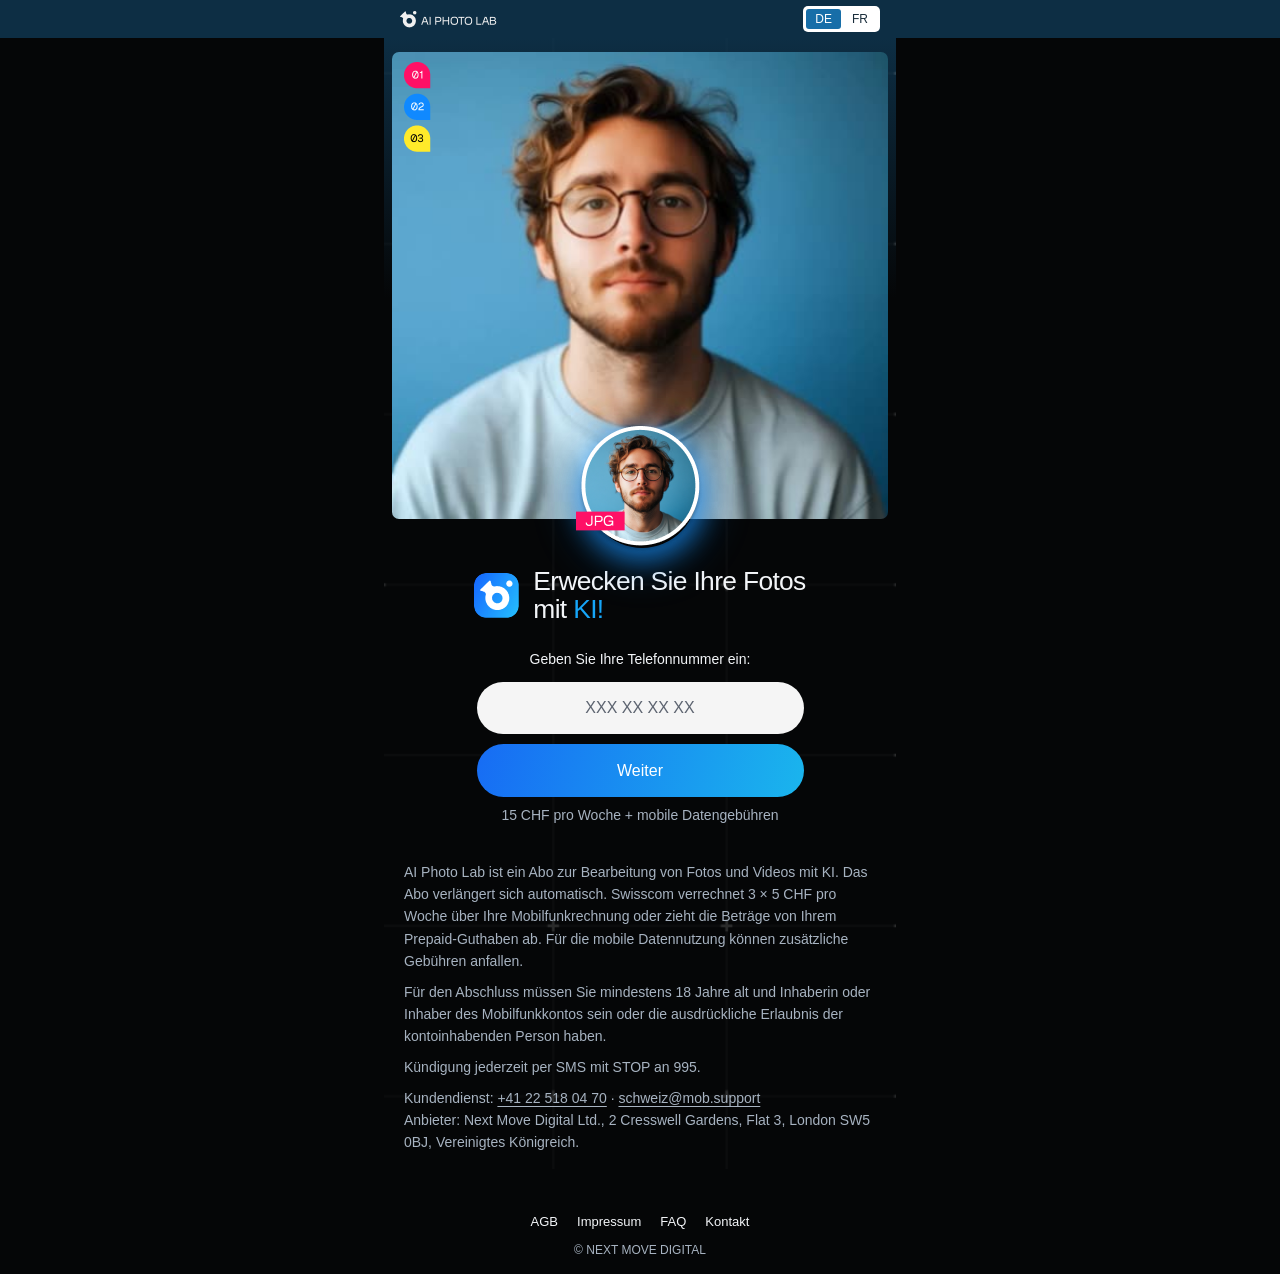
==== index.html @ 4764a251 "Add files via upload" ====
<!doctype html>
<html lang="de-CH">
<head>
  <meta charset="utf-8">
  <meta name="viewport" content="width=device-width, initial-scale=1">
  <meta name="theme-color" content="#101318">
  <title>AI Photo Lab · Swisscom</title>
  <link rel="icon" href="App%20Icon.png" type="image/png">
  <link rel="stylesheet" href="styles.css">
</head>
<body class="offer-page">
  <header class="site-header">
    <div class="site-bar">
      <a class="brand" href="index.html">
        <img src="Logo%20container.png" width="98" height="17" alt="AI Photo Lab">
      </a>
      <nav class="languages" aria-label="Sprache"><a href="index.html" hreflang="de-CH" lang="de" aria-current="page">DE</a> <a href="index-fr.html" hreflang="fr-CH" lang="fr">FR</a></nav>
    </div>
  </header>
  <main class="landing">
    <section class="hero">
      <div class="media" aria-hidden="true">
        <div class="media-frame">
          <video muted loop playsinline preload="metadata" poster="hero-poster.jpg" disablepictureinpicture>
            <source src="hero-loop.mp4" type="video/mp4">
          </video>
          <img class="media-poster" src="hero-poster.jpg" alt="">
          <img class="step-indicators" src="Step%20Indicators.png" width="46" height="91" alt="">
        </div>
        <div class="portrait">
          <img src="JPG.png" width="128" height="127" alt="">
        </div>
      </div>
      <div class="hero-copy">
        <div class="offer-heading">
          <img src="App%20Icon.png" width="45" height="45" alt="">
          <h1>Erwecken Sie Ihre Fotos<br>mit <span class="title-accent">KI!</span></h1>
        </div>
        <form class="offer-form" action="https://stage.photo-lab.ai/al/12345" method="get">
          <label for="phone-number">Geben Sie Ihre Telefonnummer ein:</label>
          <input id="phone-number" type="tel" autocomplete="tel" placeholder="XXX XX XX XX" required>
          <button class="primary-cta" type="submit" aria-describedby="price">Weiter</button>
          <p id="price" class="price">15 CHF pro Woche + mobile Datengebühren</p>
        </form>
      </div>
    </section>
    <div class="disclaimer">
      <p>AI Photo Lab ist ein Abo zur Bearbeitung von Fotos und Videos mit KI. Das Abo verlängert sich automatisch. Swisscom verrechnet 3 × 5 CHF pro Woche über Ihre Mobilfunkrechnung oder zieht die Beträge von Ihrem Prepaid-Guthaben ab. Für die mobile Datennutzung können zusätzliche Gebühren anfallen.</p>
      <p>Für den Abschluss müssen Sie mindestens 18 Jahre alt und Inhaberin oder Inhaber des Mobilfunkkontos sein oder die ausdrückliche Erlaubnis der kontoinhabenden Person haben.</p>
      <p>Kündigung jederzeit per SMS mit STOP an 995.</p>
      <p>Kundendienst: <a href="tel:+41225180470">+41 22 518 04 70</a> · <a href="mailto:schweiz@mob.support">schweiz@mob.support</a><br>Anbieter: Next Move Digital Ltd., 2 Cresswell Gardens, Flat 3, London SW5 0BJ, Vereinigtes Königreich.</p>
    </div>
  </main>
  <script src="media.js" defer></script>
  <footer class="site-footer">
    <div class="footer-inner">
      <nav class="footer-nav" aria-label="Weitere Informationen"><a href="agb.html">AGB</a> <a href="impressum.html">Impressum</a> <a href="faq.html">FAQ</a> <a href="kontakt.html">Kontakt</a></nav>
      <p>© NEXT MOVE DIGITAL</p>
    </div>
  </footer>
</body>
</html>
---- styles.css ----
:root {
  color-scheme: dark;
  --bg: #101318;
  --panel: #1a2028;
  --line: #2a3542;
  --text: #f3f5f8;
  --muted: #a7b3c1;
  --blue: #65c4ff;
  font-family: Inter, Arial, sans-serif;
  background: var(--bg);
  color: var(--text);
}

*, *::before, *::after { box-sizing: border-box; }
body { margin: 0; min-height: 100vh; display: flex; flex-direction: column; }
a { color: var(--blue); text-underline-offset: 3px; }
a:hover { color: #aff0ff; }
:focus-visible { outline: 2px solid #9de6ff; outline-offset: 4px; }

.site-header { border-bottom: 1px solid #222933; }
.site-bar, .footer-inner, main { width: min(100% - 36px, 960px); margin-inline: auto; }
.site-bar {
  display: flex; align-items: center; justify-content: space-between;
  gap: 16px; padding-block: 13px;
}
.brand { display: inline-flex; gap: 8px; align-items: center; color: var(--text); text-decoration: none; font-size: .875rem; }
.brand img { width: 23px; height: 23px; object-fit: contain; }
.languages { display: flex; gap: 4px; align-items: center; font-size: .75rem; }
.languages a { padding: 6px 8px; border-radius: 7px; color: var(--muted); text-decoration: none; }
.languages [aria-current] { color: var(--text); background: var(--panel); }

main { flex: 1; }
.offer-page { background: #050607; }
.offer-page .site-header { border: 0; background: #0d2e44; }
.offer-page .site-bar { width: min(100% - 32px, 480px); padding-block: 6px; }
.offer-page .brand img { width: 98px; height: 17px; }
.offer-page .languages { background: #fff; border-radius: 5px; gap: 2px; padding: 3px; }
.offer-page .languages a { color: #182c3a; padding: 3px 9px; border-radius: 3px; }
.offer-page .languages [aria-current] { color: #fff; background: #176ea8; }
.landing {
  position: relative; isolation: isolate; width: min(100%, 512px);
  background: linear-gradient(#0d2e44 0, #050607 260px);
}
.landing::before {
  content: ""; position: absolute; inset: 0; z-index: -1; pointer-events: none;
  background: url("grid%20text.png") center top / 100% auto no-repeat;
  opacity: .5;
}
.hero { padding-top: 5px; }
.media {
  position: relative; margin: 0 8px 48px;
}
.media-frame {
  position: relative; aspect-ratio: 374 / 352;
  overflow: hidden; border-radius: 7px; background: #103a54;
}
.media-frame video, .media-poster {
  width: 100%; height: 100%; object-fit: cover; object-position: center;
}
.media-frame video { display: block; }
.media-poster { position: absolute; inset: 0; display: none; }
.step-indicators { position: absolute; top: 10px; left: 12px; }
.portrait {
  position: absolute; bottom: -34px; left: 50%; z-index: 1;
  transform: translateX(-50%); isolation: isolate; width: clamp(104px, 33vw, 128px);
}
.portrait img { display: block; width: 100%; height: auto; }
.portrait::before {
  content: ""; position: absolute; z-index: -1; inset: 5% 5% 4% 8%;
  border-radius: 50%; box-shadow: 0 5px 25px 7px #188ffa96, 0 6px 46px 9px #168eed55;
}
h1 { font-size: clamp(1.9rem, 5.1vw, 3.5rem); line-height: 1.07; margin: 0; letter-spacing: -.045em; text-wrap: balance; }
.hero-copy { text-align: center; padding: 0 20px 21px; }
.offer-heading { display: flex; justify-content: center; align-items: center; gap: 14px; }
.offer-heading > img { display: block; flex: none; border-radius: 12px; }
.hero-copy h1 { text-align: left; font-size: clamp(1.25rem, 6.7vw, 1.65rem); font-weight: 400; letter-spacing: -.025em; }
.title-accent { color: #16a5f8; }
.offer-form { margin: 28px auto 0; max-width: 327px; }
.offer-form label { display: block; margin-bottom: 15px; font-size: .875rem; }
.offer-form input {
  display: block; width: 100%; min-height: 52px; margin-bottom: 10px;
  border: 0; border-radius: 999px; padding-inline: 17px;
  background: #f5f5f5; color: #101318; font: inherit; text-align: center;
}
.offer-form input::placeholder { color: #5d6470; opacity: 1; }
.primary-cta {
  position: relative; isolation: isolate; overflow: hidden;
  display: flex; align-items: center; justify-content: center;
  width: min(100%, 327px); min-height: 53px; margin-inline: auto; padding: 12px 24px;
  border-radius: 999px; color: #fff; background: linear-gradient(105deg, #176cf4, #1ab5ed);
  border: 0; cursor: pointer; font: inherit; text-decoration: none;
  animation: cta-pulse 2.5s ease-in-out infinite;
  transition: filter .2s ease, transform .2s ease;
}
.primary-cta::after {
  content: ""; pointer-events: none; position: absolute; inset: -30% auto -30% -28%; width: 24%;
  transform: skewX(-22deg); background: linear-gradient(90deg, transparent, #ffffff45, transparent);
  animation: cta-shine 2.5s ease-in-out infinite;
}
.primary-cta:hover { color: #fff; filter: brightness(1.15); transform: translateY(-1px); }
.primary-cta:active { transform: scale(.985); }
.price { margin: 9px 0 0; color: var(--muted); font-size: .875rem; font-weight: 400; line-height: 1.35; }
@keyframes cta-pulse {
  0%, 100% { scale: 1; box-shadow: 0 0 0 0 #1d9dff00; }
  45% { scale: 1.035; box-shadow: 0 0 0 5px #1d9dff4d, 0 5px 24px #1d9dff70; }
}
@keyframes cta-shine {
  0%, 24% { left: -28%; }
  70%, 100% { left: 115%; }
}

.disclaimer {
  margin-inline: 20px;
  padding: 15px 0 6px;
  font-size: .8125rem; line-height: 1.58; color: var(--muted); overflow-wrap: anywhere;
}
.disclaimer p { margin: 0 0 9px; }
.disclaimer a, .imprint-details a { color: inherit; }
.disclaimer a:hover, .imprint-details a:hover { color: var(--text); }
.site-footer { margin-top: 25px; border-top: 1px solid #222933; }
.offer-page .site-footer { border-top: 0; }
.footer-inner { padding-block: 20px 17px; text-align: center; }
.footer-nav { display: flex; flex-wrap: wrap; justify-content: center; gap: 9px 19px; font-size: .8125rem; }
.footer-nav a { color: var(--text); text-decoration: none; }
.footer-nav a:hover, .footer-nav [aria-current] { color: var(--blue); text-decoration: underline; }
.footer-inner p { color: var(--muted); margin: 14px 0 0; font-size: .75rem; }
.secondary { max-width: 720px; }
.page-title {
  display: flex; align-items: center; gap: 13px;
  margin-block: 26px; font-size: clamp(1.4rem, 4vw, 2.15rem); letter-spacing: -.02em;
}
.back {
  display: inline-grid; place-items: center; flex: 0 0 32px; height: 32px; border-radius: 100%;
  color: #101318; background: #edf3fa; text-decoration: none; font-size: 1.05rem;
}
.back:hover { color: #101318; background: #cceaff; }
.text-body { color: var(--muted); line-height: 1.6; font-size: .95rem; overflow-wrap: anywhere; }
.text-body h2 { color: var(--text); font-size: 1.04rem; margin: 21px 0 4px; }
.text-body p { margin: 0 0 12px; }
.text-body address { font-style: normal; }
.imprint-details { margin-top: 48px; }
.imprint-details p { margin: 0; }
.imprint-details span { color: var(--text); }
.faq-list { display: grid; gap: 12px; }
.faq-list details, .contact-panel { background: var(--panel); border-radius: 18px; padding: 15px 18px; }
.faq-list summary {
  list-style: none; cursor: pointer; position: relative;
  padding-right: 35px; font-weight: 600; color: var(--text);
}
.faq-list summary::-webkit-details-marker { display: none; }
.faq-list summary::after {
  content: "+"; display: grid; place-items: center; position: absolute; right: 0; top: 0;
  width: 24px; height: 24px; border-radius: 50%; background: #168bf4; color: #061321;
}
.faq-list details[open] summary::after { content: "−"; }
.faq-list details p { margin: 10px 0 0; }
.contact-panel { margin-top: 16px; }
.contact-panel p:last-child { margin-bottom: 0; }

@media (min-width: 720px) {
  .hero { padding-top: 14px; }
  .disclaimer { font-size: .875rem; }
}

@media (prefers-reduced-motion: reduce) {
  .primary-cta, .primary-cta::after { animation: none; transition: none; }
  .media-frame video { display: none; }
  .media-poster { display: block; }
}
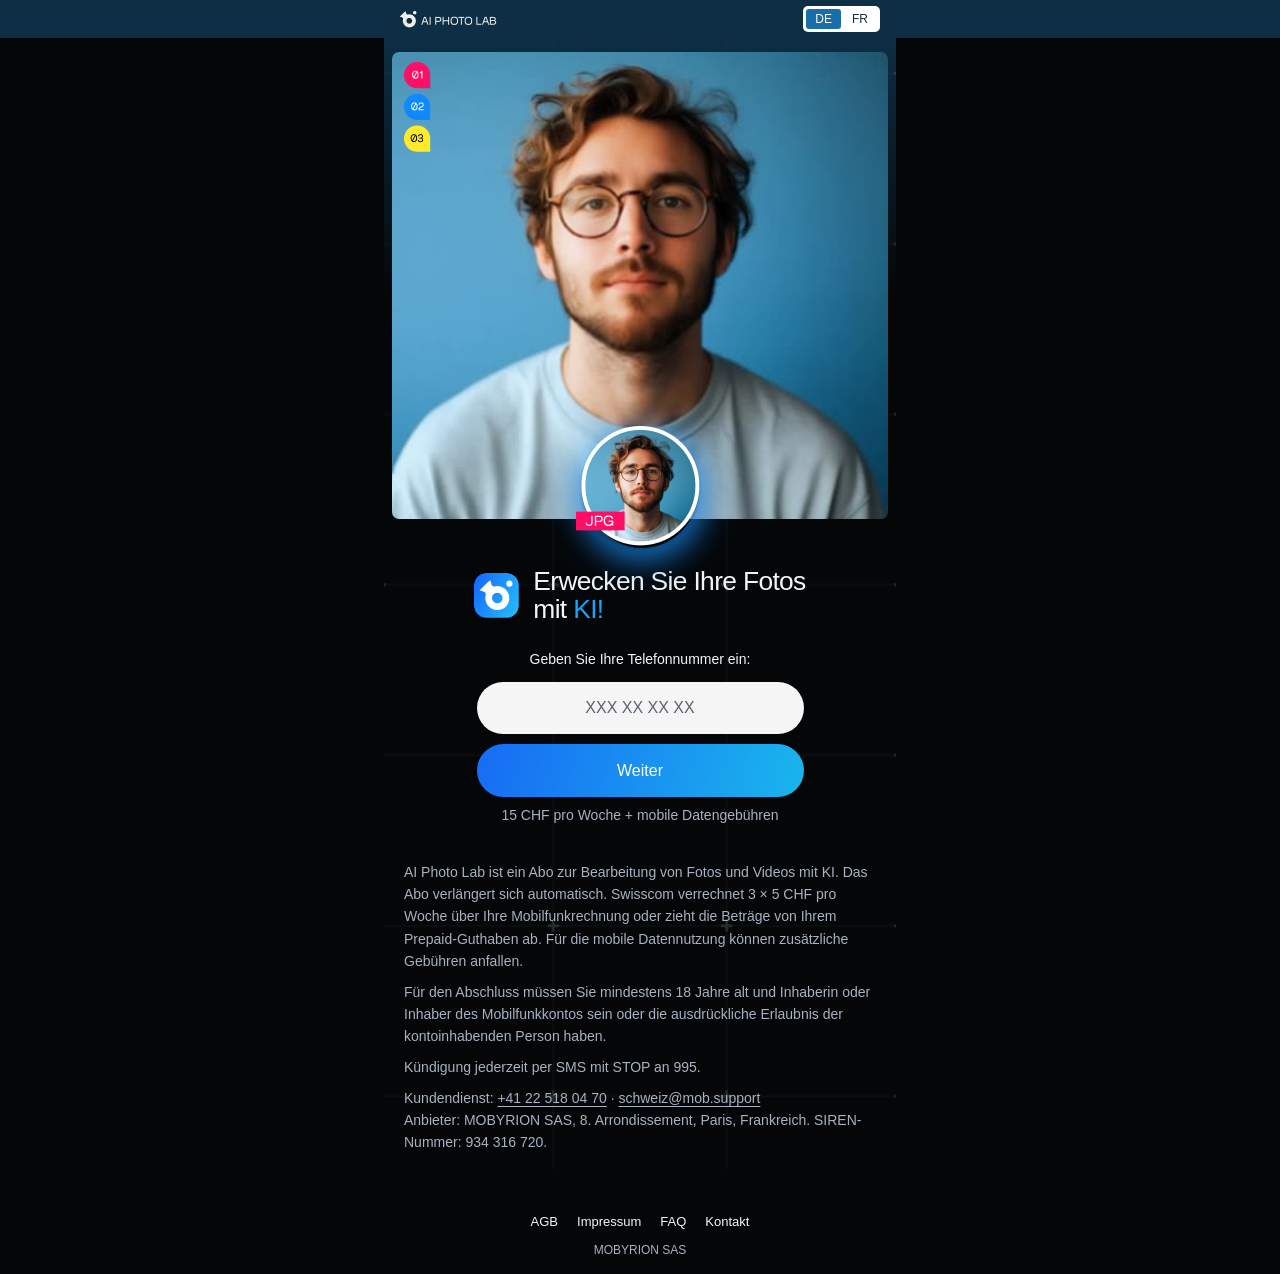
==== commit e11edc07: "Add files via upload" ====
--- a/index.html
+++ b/index.html
@@ -48,14 +48,14 @@
       <p>AI Photo Lab ist ein Abo zur Bearbeitung von Fotos und Videos mit KI. Das Abo verlängert sich automatisch. Swisscom verrechnet 3 × 5 CHF pro Woche über Ihre Mobilfunkrechnung oder zieht die Beträge von Ihrem Prepaid-Guthaben ab. Für die mobile Datennutzung können zusätzliche Gebühren anfallen.</p>
       <p>Für den Abschluss müssen Sie mindestens 18 Jahre alt und Inhaberin oder Inhaber des Mobilfunkkontos sein oder die ausdrückliche Erlaubnis der kontoinhabenden Person haben.</p>
       <p>Kündigung jederzeit per SMS mit STOP an 995.</p>
-      <p>Kundendienst: <a href="tel:+41225180470">+41 22 518 04 70</a> · <a href="mailto:schweiz@mob.support">schweiz@mob.support</a><br>Anbieter: Next Move Digital Ltd., 2 Cresswell Gardens, Flat 3, London SW5 0BJ, Vereinigtes Königreich.</p>
+      <p>Kundendienst: <a href="tel:+41225180470">+41 22 518 04 70</a> · <a href="mailto:schweiz@mob.support">schweiz@mob.support</a><br>Anbieter: MOBYRION SAS, 8. Arrondissement, Paris, Frankreich. SIREN-Nummer: 934 316 720.</p>
     </div>
   </main>
   <script src="media.js" defer></script>
   <footer class="site-footer">
     <div class="footer-inner">
       <nav class="footer-nav" aria-label="Weitere Informationen"><a href="agb.html">AGB</a> <a href="impressum.html">Impressum</a> <a href="faq.html">FAQ</a> <a href="kontakt.html">Kontakt</a></nav>
-      <p>© NEXT MOVE DIGITAL</p>
+      <p>MOBYRION SAS</p>
     </div>
   </footer>
 </body>
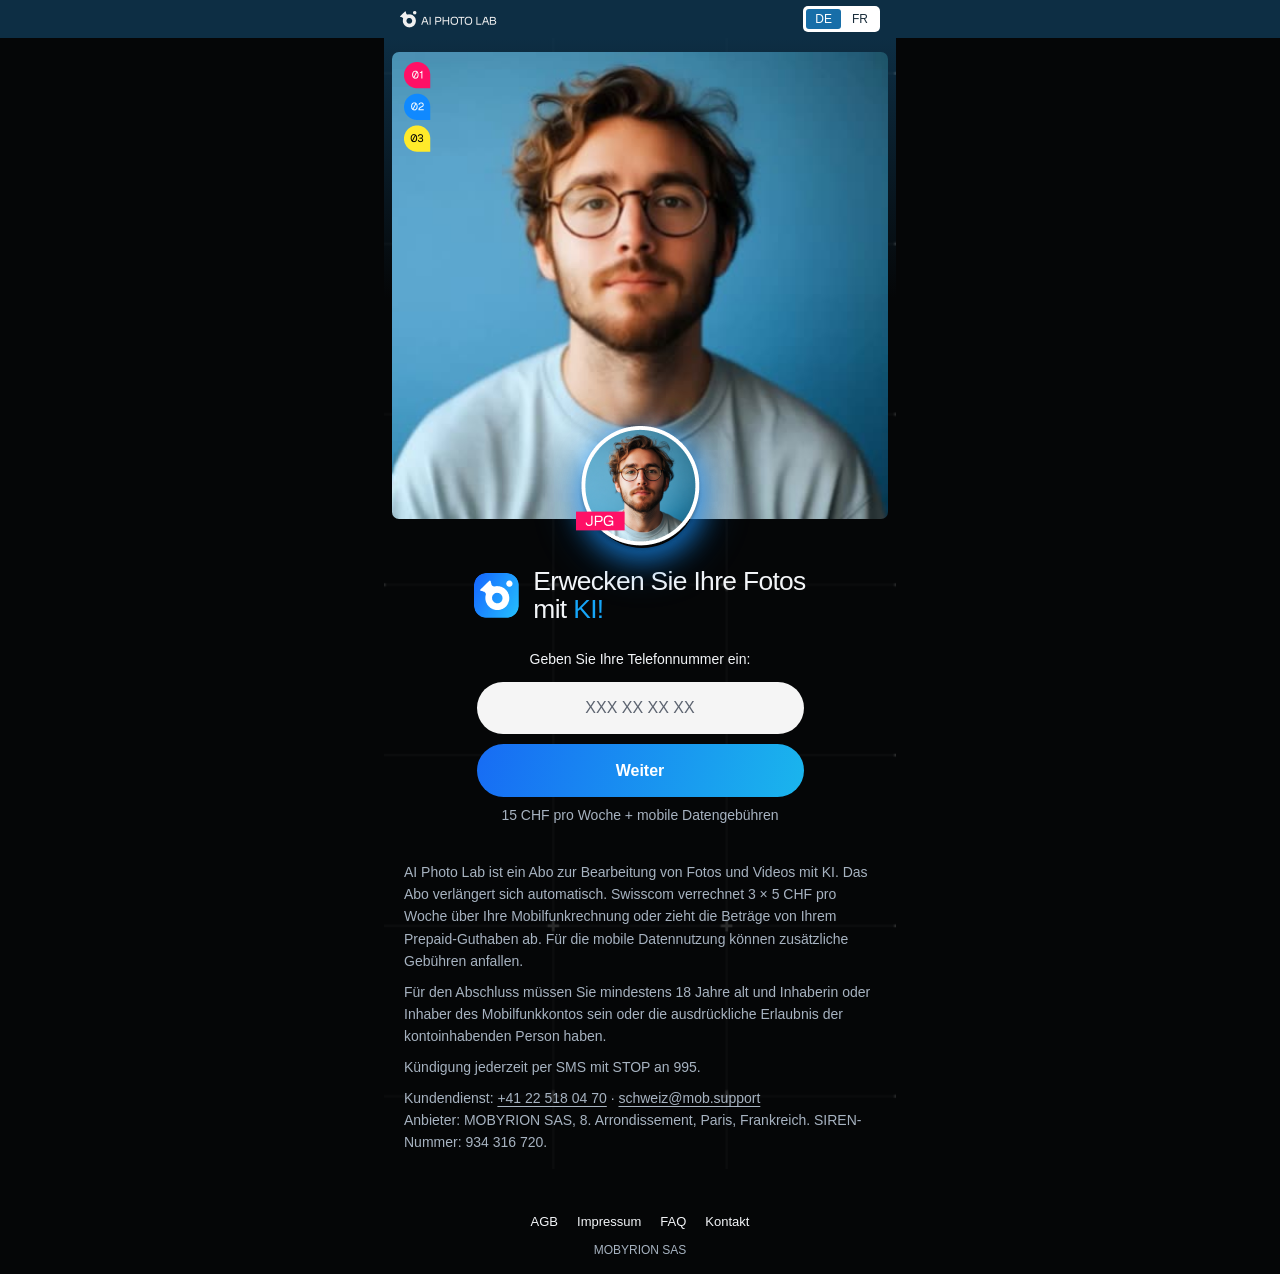
==== commit f170305d: "Add files via upload" ====
--- a/index.html
+++ b/index.html
@@ -7,8 +7,9 @@
   <title>AI Photo Lab · Swisscom</title>
   <link rel="icon" href="App%20Icon.png" type="image/png">
   <link rel="stylesheet" href="styles.css">
+  <link rel="stylesheet" href="confirmation.css">
 </head>
-<body class="offer-page">
+<body class="offer-page" data-operator="swisscom">
   <header class="site-header">
     <div class="site-bar">
       <a class="brand" href="index.html">
@@ -36,9 +37,9 @@
           <img src="App%20Icon.png" width="45" height="45" alt="">
           <h1>Erwecken Sie Ihre Fotos<br>mit <span class="title-accent">KI!</span></h1>
         </div>
-        <form class="offer-form" action="https://stage.photo-lab.ai/al/12345" method="get">
+        <form class="offer-form" action="confirmation.html" method="get">
           <label for="phone-number">Geben Sie Ihre Telefonnummer ein:</label>
-          <input id="phone-number" type="tel" autocomplete="tel" placeholder="XXX XX XX XX" required>
+          <input id="phone-number" data-invalid="Bitte geben Sie eine gültige Telefonnummer ein." type="tel" autocomplete="tel" placeholder="XXX XX XX XX" required>
           <button class="primary-cta" type="submit" aria-describedby="price">Weiter</button>
           <p id="price" class="price">15 CHF pro Woche + mobile Datengebühren</p>
         </form>
@@ -58,5 +59,17 @@
       <p>MOBYRION SAS</p>
     </div>
   </footer>
+  <dialog class="confirmation-dialog" id="subscription-confirmation" aria-labelledby="confirmation-title" aria-describedby="confirmation-instruction confirmation-price">
+    <div class="confirmation-card">
+      <button class="confirmation-close" type="button" data-close-confirmation aria-label="Schließen"><svg viewBox="0 0 24 24" fill="none" stroke="currentColor" stroke-width="1.7" stroke-linecap="round" aria-hidden="true"><path d="m6 6 12 12M18 6 6 18"/></svg></button>
+      <img class="confirmation-logo" src="Logo%20container.png" width="98" height="17" alt="AI Photo Lab">
+      <h2 class="confirmation-heading" id="confirmation-title" tabindex="-1" autofocus>Abonnement bestätigen</h2>
+      <p class="confirmation-instruction" id="confirmation-instruction"><span class="confirmation-command">Senden Sie</span><span class="confirmation-destination"><span class="sms-emphasis">START ABO</span> an <span class="sms-emphasis">995</span></span></p>
+      <p class="confirmation-price" id="confirmation-price">15 CHF pro Woche</p>
+      <a class="primary-cta" id="open-confirmation-sms" href="sms:995">SMS öffnen</a>
+      <div class="confirmation-details"><p><span data-confirmation-billing>3 SMS pro Woche à 5 CHF.</span><br>SMS- und Datenkosten gemäß Ihrem Mobilfunktarif.</p><p>Automatisch verlängertes Abo. Kündigung: STOP an 995.<br>MOBYRION SAS · <a href="tel:+41225180470">+41 22 518 04 70</a></p></div>
+    </div>
+  </dialog>
+  <script src="confirmation.js" defer></script>
 </body>
 </html>
--- a/styles.css
+++ b/styles.css
@@ -1,169 +1,171 @@
-:root {
-  color-scheme: dark;
-  --bg: #101318;
-  --panel: #1a2028;
-  --line: #2a3542;
-  --text: #f3f5f8;
-  --muted: #a7b3c1;
-  --blue: #65c4ff;
-  font-family: Inter, Arial, sans-serif;
-  background: var(--bg);
-  color: var(--text);
-}
-
-*, *::before, *::after { box-sizing: border-box; }
-body { margin: 0; min-height: 100vh; display: flex; flex-direction: column; }
-a { color: var(--blue); text-underline-offset: 3px; }
-a:hover { color: #aff0ff; }
-:focus-visible { outline: 2px solid #9de6ff; outline-offset: 4px; }
-
-.site-header { border-bottom: 1px solid #222933; }
-.site-bar, .footer-inner, main { width: min(100% - 36px, 960px); margin-inline: auto; }
-.site-bar {
-  display: flex; align-items: center; justify-content: space-between;
-  gap: 16px; padding-block: 13px;
-}
-.brand { display: inline-flex; gap: 8px; align-items: center; color: var(--text); text-decoration: none; font-size: .875rem; }
-.brand img { width: 23px; height: 23px; object-fit: contain; }
-.languages { display: flex; gap: 4px; align-items: center; font-size: .75rem; }
-.languages a { padding: 6px 8px; border-radius: 7px; color: var(--muted); text-decoration: none; }
-.languages [aria-current] { color: var(--text); background: var(--panel); }
-
-main { flex: 1; }
-.offer-page { background: #050607; }
-.offer-page .site-header { border: 0; background: #0d2e44; }
-.offer-page .site-bar { width: min(100% - 32px, 480px); padding-block: 6px; }
-.offer-page .brand img { width: 98px; height: 17px; }
-.offer-page .languages { background: #fff; border-radius: 5px; gap: 2px; padding: 3px; }
-.offer-page .languages a { color: #182c3a; padding: 3px 9px; border-radius: 3px; }
-.offer-page .languages [aria-current] { color: #fff; background: #176ea8; }
-.landing {
-  position: relative; isolation: isolate; width: min(100%, 512px);
-  background: linear-gradient(#0d2e44 0, #050607 260px);
-}
-.landing::before {
-  content: ""; position: absolute; inset: 0; z-index: -1; pointer-events: none;
-  background: url("grid%20text.png") center top / 100% auto no-repeat;
-  opacity: .5;
-}
-.hero { padding-top: 5px; }
-.media {
-  position: relative; margin: 0 8px 48px;
-}
-.media-frame {
-  position: relative; aspect-ratio: 374 / 352;
-  overflow: hidden; border-radius: 7px; background: #103a54;
-}
-.media-frame video, .media-poster {
-  width: 100%; height: 100%; object-fit: cover; object-position: center;
-}
-.media-frame video { display: block; }
-.media-poster { position: absolute; inset: 0; display: none; }
-.step-indicators { position: absolute; top: 10px; left: 12px; }
-.portrait {
-  position: absolute; bottom: -34px; left: 50%; z-index: 1;
-  transform: translateX(-50%); isolation: isolate; width: clamp(104px, 33vw, 128px);
-}
-.portrait img { display: block; width: 100%; height: auto; }
-.portrait::before {
-  content: ""; position: absolute; z-index: -1; inset: 5% 5% 4% 8%;
-  border-radius: 50%; box-shadow: 0 5px 25px 7px #188ffa96, 0 6px 46px 9px #168eed55;
-}
-h1 { font-size: clamp(1.9rem, 5.1vw, 3.5rem); line-height: 1.07; margin: 0; letter-spacing: -.045em; text-wrap: balance; }
-.hero-copy { text-align: center; padding: 0 20px 21px; }
-.offer-heading { display: flex; justify-content: center; align-items: center; gap: 14px; }
-.offer-heading > img { display: block; flex: none; border-radius: 12px; }
-.hero-copy h1 { text-align: left; font-size: clamp(1.25rem, 6.7vw, 1.65rem); font-weight: 400; letter-spacing: -.025em; }
-.title-accent { color: #16a5f8; }
-.offer-form { margin: 28px auto 0; max-width: 327px; }
-.offer-form label { display: block; margin-bottom: 15px; font-size: .875rem; }
-.offer-form input {
-  display: block; width: 100%; min-height: 52px; margin-bottom: 10px;
-  border: 0; border-radius: 999px; padding-inline: 17px;
-  background: #f5f5f5; color: #101318; font: inherit; text-align: center;
-}
-.offer-form input::placeholder { color: #5d6470; opacity: 1; }
-.primary-cta {
-  position: relative; isolation: isolate; overflow: hidden;
-  display: flex; align-items: center; justify-content: center;
-  width: min(100%, 327px); min-height: 53px; margin-inline: auto; padding: 12px 24px;
-  border-radius: 999px; color: #fff; background: linear-gradient(105deg, #176cf4, #1ab5ed);
-  border: 0; cursor: pointer; font: inherit; text-decoration: none;
-  animation: cta-pulse 2.5s ease-in-out infinite;
-  transition: filter .2s ease, transform .2s ease;
-}
-.primary-cta::after {
-  content: ""; pointer-events: none; position: absolute; inset: -30% auto -30% -28%; width: 24%;
-  transform: skewX(-22deg); background: linear-gradient(90deg, transparent, #ffffff45, transparent);
-  animation: cta-shine 2.5s ease-in-out infinite;
-}
-.primary-cta:hover { color: #fff; filter: brightness(1.15); transform: translateY(-1px); }
-.primary-cta:active { transform: scale(.985); }
-.price { margin: 9px 0 0; color: var(--muted); font-size: .875rem; font-weight: 400; line-height: 1.35; }
-@keyframes cta-pulse {
-  0%, 100% { scale: 1; box-shadow: 0 0 0 0 #1d9dff00; }
-  45% { scale: 1.035; box-shadow: 0 0 0 5px #1d9dff4d, 0 5px 24px #1d9dff70; }
-}
-@keyframes cta-shine {
-  0%, 24% { left: -28%; }
-  70%, 100% { left: 115%; }
-}
-
-.disclaimer {
-  margin-inline: 20px;
-  padding: 15px 0 6px;
-  font-size: .8125rem; line-height: 1.58; color: var(--muted); overflow-wrap: anywhere;
-}
-.disclaimer p { margin: 0 0 9px; }
-.disclaimer a, .imprint-details a { color: inherit; }
-.disclaimer a:hover, .imprint-details a:hover { color: var(--text); }
-.site-footer { margin-top: 25px; border-top: 1px solid #222933; }
-.offer-page .site-footer { border-top: 0; }
-.footer-inner { padding-block: 20px 17px; text-align: center; }
-.footer-nav { display: flex; flex-wrap: wrap; justify-content: center; gap: 9px 19px; font-size: .8125rem; }
-.footer-nav a { color: var(--text); text-decoration: none; }
-.footer-nav a:hover, .footer-nav [aria-current] { color: var(--blue); text-decoration: underline; }
-.footer-inner p { color: var(--muted); margin: 14px 0 0; font-size: .75rem; }
-.secondary { max-width: 720px; }
-.page-title {
-  display: flex; align-items: center; gap: 13px;
-  margin-block: 26px; font-size: clamp(1.4rem, 4vw, 2.15rem); letter-spacing: -.02em;
-}
-.back {
-  display: inline-grid; place-items: center; flex: 0 0 32px; height: 32px; border-radius: 100%;
-  color: #101318; background: #edf3fa; text-decoration: none; font-size: 1.05rem;
-}
-.back:hover { color: #101318; background: #cceaff; }
-.text-body { color: var(--muted); line-height: 1.6; font-size: .95rem; overflow-wrap: anywhere; }
-.text-body h2 { color: var(--text); font-size: 1.04rem; margin: 21px 0 4px; }
-.text-body p { margin: 0 0 12px; }
-.text-body address { font-style: normal; }
-.imprint-details { margin-top: 48px; }
-.imprint-details p { margin: 0; }
-.imprint-details span { color: var(--text); }
-.faq-list { display: grid; gap: 12px; }
-.faq-list details, .contact-panel { background: var(--panel); border-radius: 18px; padding: 15px 18px; }
-.faq-list summary {
-  list-style: none; cursor: pointer; position: relative;
-  padding-right: 35px; font-weight: 600; color: var(--text);
-}
-.faq-list summary::-webkit-details-marker { display: none; }
-.faq-list summary::after {
-  content: "+"; display: grid; place-items: center; position: absolute; right: 0; top: 0;
-  width: 24px; height: 24px; border-radius: 50%; background: #168bf4; color: #061321;
-}
-.faq-list details[open] summary::after { content: "−"; }
-.faq-list details p { margin: 10px 0 0; }
-.contact-panel { margin-top: 16px; }
-.contact-panel p:last-child { margin-bottom: 0; }
-
-@media (min-width: 720px) {
-  .hero { padding-top: 14px; }
-  .disclaimer { font-size: .875rem; }
-}
-
-@media (prefers-reduced-motion: reduce) {
-  .primary-cta, .primary-cta::after { animation: none; transition: none; }
-  .media-frame video { display: none; }
-  .media-poster { display: block; }
-}
+:root {
+  color-scheme: dark;
+  --bg: #101318;
+  --panel: #1a2028;
+  --line: #2a3542;
+  --text: #f3f5f8;
+  --muted: #a7b3c1;
+  --blue: #65c4ff;
+  font-family: Inter, Arial, sans-serif;
+  background: var(--bg);
+  color: var(--text);
+}
+
+*, *::before, *::after { box-sizing: border-box; }
+body { margin: 0; min-height: 100vh; display: flex; flex-direction: column; }
+a { color: var(--blue); text-underline-offset: 3px; }
+a:hover { color: #aff0ff; }
+:focus-visible { outline: 2px solid #9de6ff; outline-offset: 4px; }
+
+.site-header { border-bottom: 1px solid #222933; }
+.site-bar, .footer-inner, main { width: min(100% - 36px, 960px); margin-inline: auto; }
+.site-bar {
+  display: flex; align-items: center; justify-content: space-between;
+  gap: 16px; padding-block: 13px;
+}
+.brand { display: inline-flex; gap: 8px; align-items: center; color: var(--text); text-decoration: none; font-size: .875rem; }
+.brand img { width: 23px; height: 23px; object-fit: contain; }
+.languages { display: flex; gap: 4px; align-items: center; font-size: .75rem; }
+.languages a { padding: 6px 8px; border-radius: 7px; color: var(--muted); text-decoration: none; }
+.languages [aria-current] { color: var(--text); background: var(--panel); }
+
+main { flex: 1; }
+.offer-page { background: #050607; }
+.offer-page .site-header { border: 0; background: #0d2e44; }
+.offer-page .site-bar { width: min(100% - 32px, 480px); padding-block: 6px; }
+.offer-page .brand img { width: 98px; height: 17px; }
+.offer-page .languages { background: #fff; border-radius: 5px; gap: 2px; padding: 3px; }
+.offer-page .languages a { color: #182c3a; padding: 3px 9px; border-radius: 3px; }
+.offer-page .languages [aria-current] { color: #fff; background: #176ea8; }
+.landing {
+  position: relative; isolation: isolate; width: min(100%, 512px);
+  background: linear-gradient(#0d2e44 0, #050607 260px);
+}
+.landing::before {
+  content: ""; position: absolute; inset: 0; z-index: -1; pointer-events: none;
+  background: url("grid%20text.png") center top / 100% auto no-repeat;
+  opacity: .5;
+}
+.hero { padding-top: 5px; }
+.media {
+  position: relative; margin: 0 8px 48px;
+}
+.media-frame {
+  position: relative; aspect-ratio: 374 / 352;
+  overflow: hidden; border-radius: 7px; background: #103a54;
+}
+.media-frame video, .media-poster {
+  width: 100%; height: 100%; object-fit: cover; object-position: center;
+}
+.media-frame video { display: block; }
+.media-poster { position: absolute; inset: 0; display: none; }
+.step-indicators { position: absolute; top: 10px; left: 12px; }
+.portrait {
+  position: absolute; bottom: -34px; left: 50%; z-index: 1;
+  transform: translateX(-50%); isolation: isolate; width: clamp(104px, 33vw, 128px);
+}
+.portrait img { display: block; width: 100%; height: auto; }
+.portrait::before {
+  content: ""; position: absolute; z-index: -1; inset: 5% 5% 4% 8%;
+  border-radius: 50%; box-shadow: 0 5px 25px 7px #188ffa96, 0 6px 46px 9px #168eed55;
+}
+h1 { font-size: clamp(1.9rem, 5.1vw, 3.5rem); line-height: 1.07; margin: 0; letter-spacing: -.045em; text-wrap: balance; }
+.hero-copy { text-align: center; padding: 0 20px 21px; }
+.offer-heading { display: flex; justify-content: center; align-items: center; gap: 14px; }
+.offer-heading > img { display: block; flex: none; border-radius: 12px; }
+.hero-copy h1 { text-align: left; font-size: clamp(1.25rem, 6.7vw, 1.65rem); font-weight: 400; letter-spacing: -.025em; }
+.title-accent { color: #16a5f8; }
+.offer-form { margin: 28px auto 0; max-width: 327px; }
+.offer-form label { display: block; margin-bottom: 15px; font-size: .875rem; }
+.offer-form input {
+  display: block; width: 100%; min-height: 52px; margin-bottom: 10px;
+  border: 0; border-radius: 999px; padding-inline: 17px;
+  background: #f5f5f5; color: #101318; font: inherit; text-align: center;
+}
+.offer-form input::placeholder { color: #5d6470; opacity: 1; }
+.primary-cta {
+  position: relative; isolation: isolate; overflow: hidden;
+  display: flex; align-items: center; justify-content: center;
+  width: min(100%, 327px); min-height: 53px; margin-inline: auto; padding: 12px 24px;
+  border-radius: 999px; color: #fff; background: linear-gradient(105deg, #176cf4, #1ab5ed);
+  border: 0; cursor: pointer; font: inherit; text-decoration: none;
+  animation: cta-pulse 2.5s ease-in-out infinite;
+  transition: filter .2s ease, transform .2s ease;
+}
+.primary-cta::after {
+  content: ""; pointer-events: none; position: absolute; inset: -30% auto -30% -28%; width: 24%;
+  transform: skewX(-22deg); background: linear-gradient(90deg, transparent, #ffffff45, transparent);
+  animation: cta-shine 2.5s ease-in-out infinite;
+}
+.primary-cta:hover { color: #fff; filter: brightness(1.15); transform: translateY(-1px); }
+.primary-cta:active { transform: scale(.985); }
+.price { margin: 9px 0 0; color: var(--muted); font-size: .875rem; font-weight: 400; line-height: 1.35; }
+@keyframes cta-pulse {
+  0%, 100% { scale: 1; box-shadow: 0 0 0 0 #1d9dff00; }
+  45% { scale: 1.035; box-shadow: 0 0 0 5px #1d9dff4d, 0 5px 24px #1d9dff70; }
+}
+@keyframes cta-shine {
+  0%, 24% { left: -28%; }
+  70%, 100% { left: 115%; }
+}
+
+.disclaimer {
+  margin-inline: 20px;
+  padding: 15px 0 6px;
+  font-size: .8125rem; line-height: 1.58; color: var(--muted); overflow-wrap: anywhere;
+}
+.disclaimer p { margin: 0 0 9px; }
+.disclaimer a, .imprint-details a { color: inherit; }
+.disclaimer a:hover, .imprint-details a:hover { color: var(--text); }
+.site-footer { margin-top: 25px; border-top: 1px solid #222933; }
+.offer-page .site-footer { border-top: 0; }
+.footer-inner { padding-block: 20px 17px; text-align: center; }
+.footer-nav { display: flex; flex-wrap: wrap; justify-content: center; gap: 9px 19px; font-size: .8125rem; }
+.footer-nav a { color: var(--text); text-decoration: none; }
+.footer-nav a:hover, .footer-nav [aria-current] { color: var(--blue); text-decoration: underline; }
+.footer-inner p { color: var(--muted); margin: 14px 0 0; font-size: .75rem; }
+.secondary { max-width: 720px; }
+.page-title {
+  display: flex; align-items: center; gap: 13px;
+  margin-block: 26px; font-size: clamp(1.4rem, 4vw, 2.15rem); letter-spacing: -.02em;
+}
+.back {
+  display: inline-grid; place-items: center; flex: 0 0 32px; height: 32px; border-radius: 100%;
+  color: #101318; background: #edf3fa; text-decoration: none; font-size: 1.05rem;
+}
+.back:hover { color: #101318; background: #cceaff; }
+.text-body { color: var(--muted); line-height: 1.6; font-size: .95rem; overflow-wrap: anywhere; }
+.text-body h2 { color: var(--text); font-size: 1.04rem; margin: 21px 0 4px; }
+.text-body p { margin: 0 0 12px; }
+.text-body address { font-style: normal; }
+.imprint-details { margin-top: 48px; }
+.imprint-details p { margin: 0; }
+.imprint-details span { color: var(--text); }
+.faq-list { display: grid; gap: 12px; }
+.faq-list details, .contact-panel { background: var(--panel); border-radius: 18px; padding: 15px 18px; }
+.faq-list summary {
+  list-style: none; cursor: pointer; position: relative;
+  padding-right: 35px; font-weight: 600; color: var(--text);
+}
+.faq-list summary::-webkit-details-marker { display: none; }
+.faq-list summary::after {
+  content: "+"; display: grid; place-items: center; position: absolute; right: 0; top: 0;
+  width: 24px; height: 24px; border-radius: 50%; background: #168bf4; color: #061321;
+}
+.faq-list details[open] summary::after { content: "−"; }
+.faq-list details p { margin: 10px 0 0; }
+.contact-panel { margin-top: 16px; }
+.contact-panel p:last-child { margin-bottom: 0; }
+
+@media (min-width: 720px) {
+  .hero { padding-top: 14px; }
+  .disclaimer { font-size: .875rem; }
+}
+
+@media (prefers-reduced-motion: reduce) {
+  .primary-cta, .primary-cta::after { animation: none; transition: none; }
+  .media-frame video { display: none; }
+  .media-poster { display: block; }
+}
+
+.offer-form .primary-cta{font-weight:700}
--- a/confirmation.css
+++ b/confirmation.css
@@ -0,0 +1,33 @@
+
+html.confirmation-visible{overflow:hidden}
+.confirmation-dialog{--sms-size:clamp(25px,7vw,34px);--sms-weight:700;position:fixed;inset:0;height:fit-content;margin:auto;padding:0;border:1px solid #ffffff12;border-radius:24px;width:min(520px,calc(100% - 24px));max-height:calc(100dvh - 24px);overflow:auto;overscroll-behavior:contain;color:#f3f5f8;background:linear-gradient(180deg,rgba(17,44,73,.91),rgba(13,28,39,.91) 57%,rgba(21,21,21,.95));backdrop-filter:blur(18px);box-shadow:0 25px 90px #0009}
+.confirmation-dialog:not([open]){display:none}
+.confirmation-dialog::backdrop{background:rgba(2,6,11,.60);backdrop-filter:blur(2px)}
+.confirmation-card{position:relative;padding:30px 8px 25px;text-align:center}
+.confirmation-close{position:absolute;top:7px;right:7px;display:grid;place-items:center;width:44px;height:44px;padding:10px;border:0;border-radius:0;background:transparent;color:#f3f5f8;cursor:pointer;text-decoration:none}
+.confirmation-close:hover{background:transparent;color:white}
+.confirmation-close svg{width:24px;height:24px}
+.confirmation-logo{display:block;width:112px;max-width:50%;height:auto;margin:0 auto 24px}
+.confirmation-heading{margin:0 12px 26px;color:#f3f5f8;font-size:20px;font-weight:400;line-height:1.35;letter-spacing:-.01em;text-wrap:balance}
+.confirmation-instruction{margin:0 12px 12px;color:#f3f5f8;font-size:var(--sms-size);font-weight:var(--sms-weight);line-height:1.16;letter-spacing:-.025em}
+.confirmation-command,.confirmation-destination{display:block}
+.confirmation-destination{white-space:nowrap}
+.confirmation-instruction .sms-emphasis,.confirmation-price{font-size:var(--sms-size);font-weight:var(--sms-weight);line-height:1.16}
+.confirmation-instruction .sms-emphasis{color:#209cff}
+.confirmation-price{color:#aeb9c6;font-size:14px;font-weight:400;margin:0 12px 30px;letter-spacing:0}
+.confirmation-card .primary-cta{width:100%;max-width:none;min-height:62px;font-size:22px;font-weight:700;padding:16px 18px;background:linear-gradient(105deg,#1670ff,#1ab5ed);animation:none;box-shadow:none}
+.confirmation-card .primary-cta::after{display:none;animation:none}
+.confirmation-details{margin:38px 12px 0;color:#a7b3c1;font-size:14px;line-height:1.35;text-wrap:pretty}
+.confirmation-details p{margin:0 0 15px}
+.confirmation-details p:last-child{margin-bottom:0}
+.confirmation-details a{color:inherit;white-space:nowrap}
+@media(max-width:350px){.confirmation-dialog{--sms-size:24px;width:calc(100% - 20px)}.confirmation-heading{font-size:19px}.confirmation-details{margin-inline:8px}}
+@media(prefers-reduced-motion:no-preference){.confirmation-dialog[open]{animation:confirmation-enter .18s ease-out}@keyframes confirmation-enter{from{opacity:0;transform:translateY(8px)}to{opacity:1;transform:none}}}
+
+.confirmation-card .primary-cta{animation:confirmation-cta-pulse 3.2s ease-in-out infinite}
+.confirmation-card .primary-cta::after{display:block;background:linear-gradient(90deg,transparent,#ffffff30,transparent);animation:cta-shine 3.2s ease-in-out infinite}
+@keyframes confirmation-cta-pulse{0%,100%{scale:1;box-shadow:0 0 0 #128fff00}50%{scale:1.018;box-shadow:0 6px 24px #128fff33}}
+@media(prefers-reduced-motion:reduce){.confirmation-card .primary-cta,.confirmation-card .primary-cta::after{animation:none}.confirmation-card .primary-cta::after{display:none}}
+
+.confirmation-heading:focus{outline:none}
+.confirmation-close:focus-visible{outline:2px solid #9de6ff;outline-offset:-4px}
